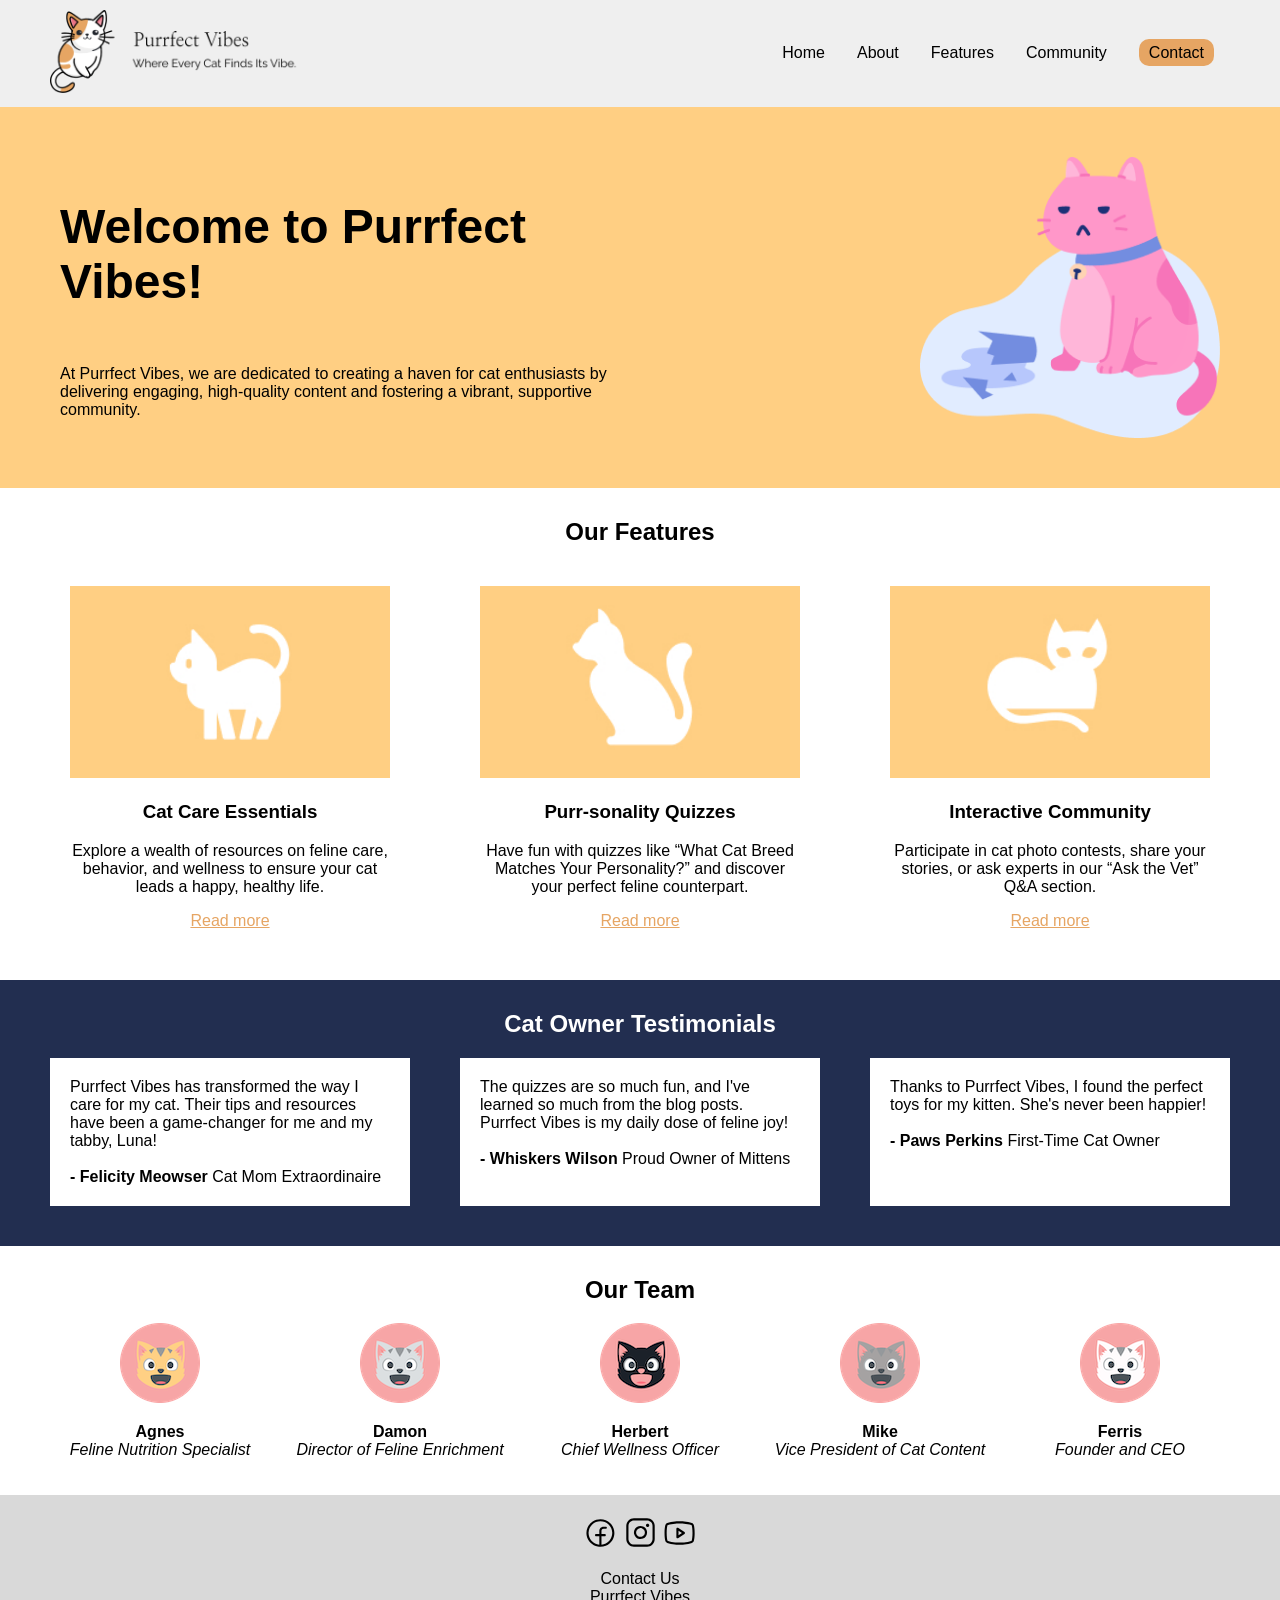
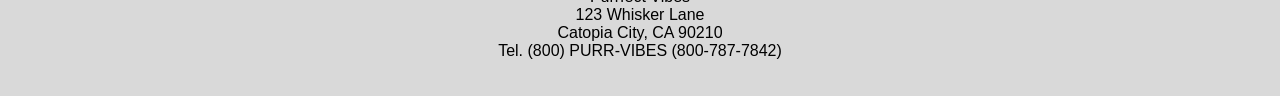
==== beginning/index.html @ 02bd6b86 "Initial files" ====
<!DOCTYPE html>
<html lang="en">
<head>
    <meta charset="utf-8">
    <meta name="viewport" content="width=device-width, initial-scale=1.0">
    <link rel="apple-touch-icon" sizes="180x180" href="images/favicons/apple-touch-icon.png">
    <link rel="icon" type="image/png" sizes="32x32" href="images/favicons/favicon-32x32.png">
    <link rel="icon" type="image/png" sizes="16x16" href="images/favicons/favicon-16x16.png">
    <link rel="manifest" href="images/favicons/site.webmanifest">
    <title>Welcome to Purrfect Vibes!</title>
    <link rel="stylesheet" href="css/styles.css">
</head>
<body>
    <header>
        <div class="container">
            <a href="index.html"><img src="images/logo.png" alt="logo"></a>
            <input type="checkbox" class="navToggler" id="navToggler">
            <nav>
                <ul>
                    <li><a href="index.html">Home</a></li>
                    <li><a href="about.html">About</a></li>
                    <li><a href="features.html">Features</a>
                        <ul class="sub-menu">
                            <li><a href="features.html#cat-care">Cat Care</a></li>
                            <li><a href="features.html#quizzes">Quizzes</a></li>
                            <li><a href="features.html#community">Community</a></li>
                        </ul>
                    </li>
                    <li><a href="community.html">Community</a></li>
                    <li><a href="contact.html" class="button">Contact</a></li>
                </ul>
            </nav>
            <label for="navToggler" class="navTogglerMenu" name="navToggler">
                <img src="images/menu.svg" class="menuOpen" alt="menu">
                <img src="images/x.svg" class="menuClose" alt="close">
            </label>
        </div>
    </header>
    <section class="hero">
        <div class="container">
            <div class="hero-text">
                <h1>Welcome to Purrfect Vibes!</h1>
                <p>At Purrfect Vibes, we are dedicated to creating a haven for cat enthusiasts by delivering engaging, high-quality content and fostering a vibrant, supportive community.</p>
            </div>
            <img src="images/hero-cat.png" alt="">
        </div>
    </section>
    <section class="features container">
        <h2>Our Features</h2>
        <div class="feature-container">
            <div class="feature-block">
                <img src="images/cat-care.jpg" alt="cat care">
                <h3>Cat Care Essentials</h3>
                <p>Explore a wealth of resources on feline care, behavior, and wellness to ensure your cat leads a happy, healthy life.</p>
                <a href="#">Read more</a>
            </div>
            <div class="feature-block">
                <img src="images/cat-quizzes.jpg" alt="cat quizzes">
                <h3>Purr-sonality Quizzes</h3>
                <p>Have fun with quizzes like “What Cat Breed Matches Your Personality?” and discover your perfect feline counterpart.</p>
                <a href="#">Read more</a>
            </div>
            <div class="feature-block">
                <img src="images/cat-community.jpg" alt="cat community">
                <h3>Interactive Community</h3>
                <p>Participate in cat photo contests, share your stories, or ask experts in our “Ask the Vet” Q&A section.</p>
                <a href="#">Read more</a>
            </div>
        </div>
    </section>
    <section class="testimonials">
        <div class="container">
            <h2>Cat Owner Testimonials</h2>
            <div class="testimonial-container">
                <div class="testimonial-block">
                    Purrfect Vibes has transformed the way I care for my cat. Their tips and resources have been a game-changer for me and my tabby, Luna!<br><br>
                    <strong>- Felicity Meowser</strong>
                    Cat Mom Extraordinaire
                </div>
                <div class="testimonial-block">
                    The quizzes are so much fun, and I've learned so much from the blog posts. Purrfect Vibes is my daily dose of feline joy!<br><br>
                    <strong>- Whiskers Wilson</strong>
                    Proud Owner of Mittens
                </div>
                <div class="testimonial-block">
                    Thanks to Purrfect Vibes, I found the perfect toys for my kitten. She's never been happier!<br><br>
                    <strong>- Paws Perkins</strong>
                    First-Time Cat Owner
                </div>
            </div>
        </div>
    </section>
    <section class="team container">
        <h2>Our Team</h2>
        <div class="team-container">
            <div class="team-block">
                <img src="images/head-agnes.png" alt="Agnes">
                <p><strong>Agnes</strong><br>
                    <em>Feline Nutrition Specialist</em></p>
            </div>
            <div class="team-block">
                <img src="images/head-damon.png" alt="Damon">
                <p><strong>Damon</strong><br>
                    <em>Director of Feline Enrichment</em></p>
            </div>
            <div class="team-block">
                <img src="images/head-herbert.png" alt="Herbert">
                <p><strong>Herbert</strong><br>
                    <em>Chief Wellness Officer</em></p>
            </div>
            <div class="team-block">
                <img src="images/head-mike.png" alt="Mike">
                <p><strong>Mike</strong><br>
                    <em>Vice President of Cat Content</em></p>
            </div>
            <div class="team-block">
                <img src="images/head-ferris.png" alt="Ferris">
                <p><strong>Ferris</strong><br>
                    <em>Founder and CEO</em></p>
            </div>
        </div>
    </section>
    <footer>
        <div>
            <a href="#"><img src="images/facebook.svg" alt="Facebook"></a>
            <a href="#"><img src="images/instagram.svg" alt="Instagram"></a>
            <a href="#"><img src="images/youtube.svg" alt="Youtube"></a>
        </div>
        <p>
            Contact Us<br>
            Purrfect Vibes<br>
            123 Whisker Lane<br>
            Catopia City, CA 90210<br>
            Tel. (800) PURR-VIBES (800-787-7842)<br>
        </p>
    </footer>
</body>
</html>
---- beginning/css/styles.css ----
* {
    box-sizing: border-box;
}
body, textarea {
    font-size: 16px;
    font-family: Arial, Helvetica, sans-serif;
    margin: 0;
}
h1 {
    font-size: 3rem;
}
.container {
    max-width: 1200px;
    margin: auto;
    padding: 10px;
}
a {
    color: #e6a563;
}
a:hover {
    opacity: 0.8;
}
h2 {
    text-align: center;
}
img {
    width: 100%;
}
/**Header**/
header {
    background-color: #efefef;
}
header a {
    text-decoration: none;
    color: #000
}
header a:hover {
    color: #e6a563;
}
header .container {
    padding: 10px;
    display: flex;
    align-items: center;
    justify-content: flex-end;
}
header .container > a:first-child {
    width: 250px;
    margin-right: auto;

}
header ul {
    list-style-type: none;
    display: flex;
    align-items: center;
    margin: 0;
}
.button {
    background-color: #e6a563;
    border-radius: 10px;
    padding: 5px 10px;
}
.button:hover {
    background-color: #fff;
}
nav li {
    margin: 0 1em;
    position: relative;
    padding-bottom: 20px;
    padding-top: 20px;
}
.sub-menu {
    position: absolute;
    left: 0;
    flex-direction: column;
    margin-top: 20px;
    gap: 20px;
    background-color: #fff;
    border: 1px solid #efefef;
    border-radius: 20px;
    padding: 10px 20px 20px 10px;
    align-items: flex-start;
    display: none;
}
.sub-menu li {
    padding: 0;
}
nav li:hover > .sub-menu,
nav li > .sub-menu:hover  {
    display: flex;
}
.navTogglerMenu, .navToggler {
    display: none;
}
/**Home Page**/
body.home {
    background-color: #efefef;
}
.hero {
    background-color: #FFCF83;
}
.hero .container {
    display: flex;
    justify-content: space-between;
    padding: 50px 20px;
}
.hero img {
    width: 300px;
}
.hero .hero-text {
    display: flex;
    flex-direction: column;
    justify-content: center;
    width: 50%;
}
.feature-container {
    display: flex;
    justify-content: center;
    gap: 50px;
    padding-bottom: 20px;
}
.feature-block {
    text-align: center;
    background-color: #fff;
    padding: 20px;
    flex: auto;
    width: 32%;
}
.testimonials {
    background-color: #222e50;
    padding-bottom: 30px;
}
.testimonials h2 {
    color: #fff;
    text-align: center;
}
.testimonial-container {
    display: flex;
    gap: 50px;
}
.testimonial-block {
    background-color: #fff;
    padding: 20px;
    flex: auto;
    width: 33%;
}
.team {
    padding-bottom: 20px;
}
.team img {
    width: 80px;
}
.team-container {
    display: flex;
    justify-content: space-between;
    gap: 20px;
}
.team-block {
    text-align: center;
    width: 25%;
}
/**About Page**/
.about .container {
    max-width: 900px;
}
.about-block {
    display: flex;
    gap: 20px;
    align-items: center;
}
.about-block img {
    width: 80px;
    height: 80px;
}
/**Community Page**/
.community {
    display: grid;
    gap: 20px;
    grid-template-columns: repeat(3, 1fr);
    margin-bottom: 30px;
    max-width: 1000px;
}
.event-block {
    border: 1px solid #efefef;
    box-shadow: 10px 10px 10px #efefef;
    text-align: center;;
}
.event-block img {
    width: 100%;
}
.event-block h3, .event-block p {
    padding: 0 20px;
}
.event-block.featured {
    grid-column: span 3;
    display: grid;
    grid-template-areas: 
    "image title"
    "image text";
    grid-template-columns: 1fr 1fr;
    grid-template-rows: auto 1fr;
    grid-column-gap: 20px;
}
.event-block.featured img {
    grid-area: image;
}
.event-block.featured h3 {
    grid-area: title;
    text-align: left;
}
.event-block.featured p {
    grid-area: text;
    text-align: left;
}
.event-block span {
    font-style: italic;
    color: #787878;
    font-size: 0.9em;;
}
.event-block p {
    padding-bottom: 20px;
}
/**Feature Page**/
.feature-page-block {
    border: 1px solid #efefef;
    padding: 20px;
    border-radius: 20px;
}
.feature-page-block h3 {
    text-align: center;
}
.feature-page-block img {
    height: 200px;
    object-fit: cover;
}
/**Contact**/
.contact-container {
    display: flex;
    gap: 20px;
    margin-bottom: 50px;
}
.contact-container address {
    width: 30%;
}
.contact-container .form-container {
    width: 70%;
    max-width: 600px;
}
form {
    display: grid;
    grid-template-columns: repeat(2, 1fr); /* Two columns of equal width */
    gap: 1rem;
}
.form-group {
    display: flex;
    flex-direction: column;
}
.full-width {
    grid-column: span 2; 
}
input[type="email"],input[type="text"],input[type="tel"],textarea, select {
    width:100%;
    height:38px;
    padding:6px 10px;
    background-color:#fff;
    border:1px solid #D1D1D1;
    border-radius:4px;
    box-shadow:none;
    box-sizing:border-box;
}
textarea {
    min-height:65px;
    padding-top:6px;
    padding-bottom:6px;
}
form label {
    font-weight:600;
    margin-bottom: 10px;
}
form input[type="checkbox"], form input[type="radio"] {
    display:inline;
}
form .inline-checkbox label {
    font-weight: 400;
}
input[type="submit"] {
	padding: 0 30px;
	font-size: 11px;
	font-weight: 600;
	line-height: 38px;
	letter-spacing: .1rem;
	text-transform: uppercase;
	background-color: transparent;
	border-radius: 4px;
	border: 1px solid #bbb;
	cursor: pointer;
 }
input[type="submit"]:hover, input[type="submit"]:focus {
    color:#333;
    border-color:#888;
    outline:0;
}
input[type="text"]:required, input[type="tel"]:required, input[type="email"]:required {
    border-color:red;
}
input[type="text"]:valid, input[type="tel"]:valid, input[type="email"]:valid {
    border-color:green;
}
/**Footer**/
footer {
    text-align: center;
    background-color: #D9D9D9;
    padding: 20px;
}
footer img {
    width: 35px;
}

/**Tablet Styles**/
@media only screen and (max-width: 1040px) {
    .community {
        grid-template-columns: repeat(2, 1fr);
    }
    .event-block.featured {
        grid-column: span 2;
    }
    .features-page .feature-container {
        flex-wrap: wrap;
        gap: 10px;
    }
    .features-page .feature-page-block {
        width: 40%;
    }
}

/**Mobile Styles**/
@media only screen and (max-width: 767px) {
    header .container {
        flex-wrap: wrap;
        position: relative;
    }
    header img {
        width: 200px;
    }
    header nav {
        position: absolute;
        width: 100%;
        top: 90px;
        left: 0;
        display: none;
    }
    header nav ul {
        flex-direction: column;
        align-items: center;
        justify-content: center;
        width: 100vw;
        background-color: #efefef;
        padding: 0;
        border-top: 1px solid #fff;
    }
    header nav li {
        width: 100%;
        text-align: center;
        border-bottom: 1px solid #fff;
        padding: 0;
        margin: 0;
    }
    header a {
        display: inline-block;
        width: 100%;
        padding: 10px 0;
    }
    header nav li:last-child {
        border-bottom: none;
        padding: 0;
    }
    header .button {
        width: 100%;
        border-radius: 0;
        display: block;
        padding: 10px;
    }
    .navToggler, .navTogglerMenu {
        display: block;
    }
    .navTogglerMenu img {
        width: 25px;
    }
    .navToggler:checked ~ nav {
        display: block;
    }
    .navToggler, .menuClose, .navToggler:checked ~ .navTogglerMenu .menuOpen {
        display: none;
    }
    .navToggler:checked ~ .navTogglerMenu .menuClose {
        display: block;
    }
    .sub-menu {
        display: flex;
        position: relative;
        border-radius: 0;
        gap: 20px;
        padding: 10px;
    }
    .hero .container {
        display: block;
        text-align: center;
    }
    .hero .hero-text {
        width: 100%;
        margin-bottom: 30px;
    }
    .feature-container {
        flex-direction: column;
        gap: 20px;
    }
    .feature-block {
        width: 100%;
    }
    .testimonial-container {
        flex-direction: column;
        gap: 20px;
    }
    .testimonial-block {
        width: 100%;
    }
    .team-container {
        flex-wrap: wrap;
        justify-content: center;
    }
    .about {
        text-align: center;
    }
    .about-container {
        gap: 50px;
    }
    .about-block {
        flex-direction: column;
    }
    .community {
        grid-template-columns: repeat(1, 1fr);
    }
    .event-block.featured {
        grid-column: span 2;
    }
    .features-page .feature-container {
        display: block;
    }
    .features-page .feature-page-block {
        width: 100%;
    } 
    .community {
        display: flex;
        flex-direction: column;
    }
    .event-block.featured {
        display: flex;
        flex-direction: column;
    } 
    .contact {
        text-align: center;
    }
    .contact-container {
        flex-direction: column;
    }
    .contact-container address, .contact-container .form-container {
        width: 100%;
    }
    form {
        grid-template-columns: 1fr;
    }
    .full-width {
        grid-column: span 1;
    }
}
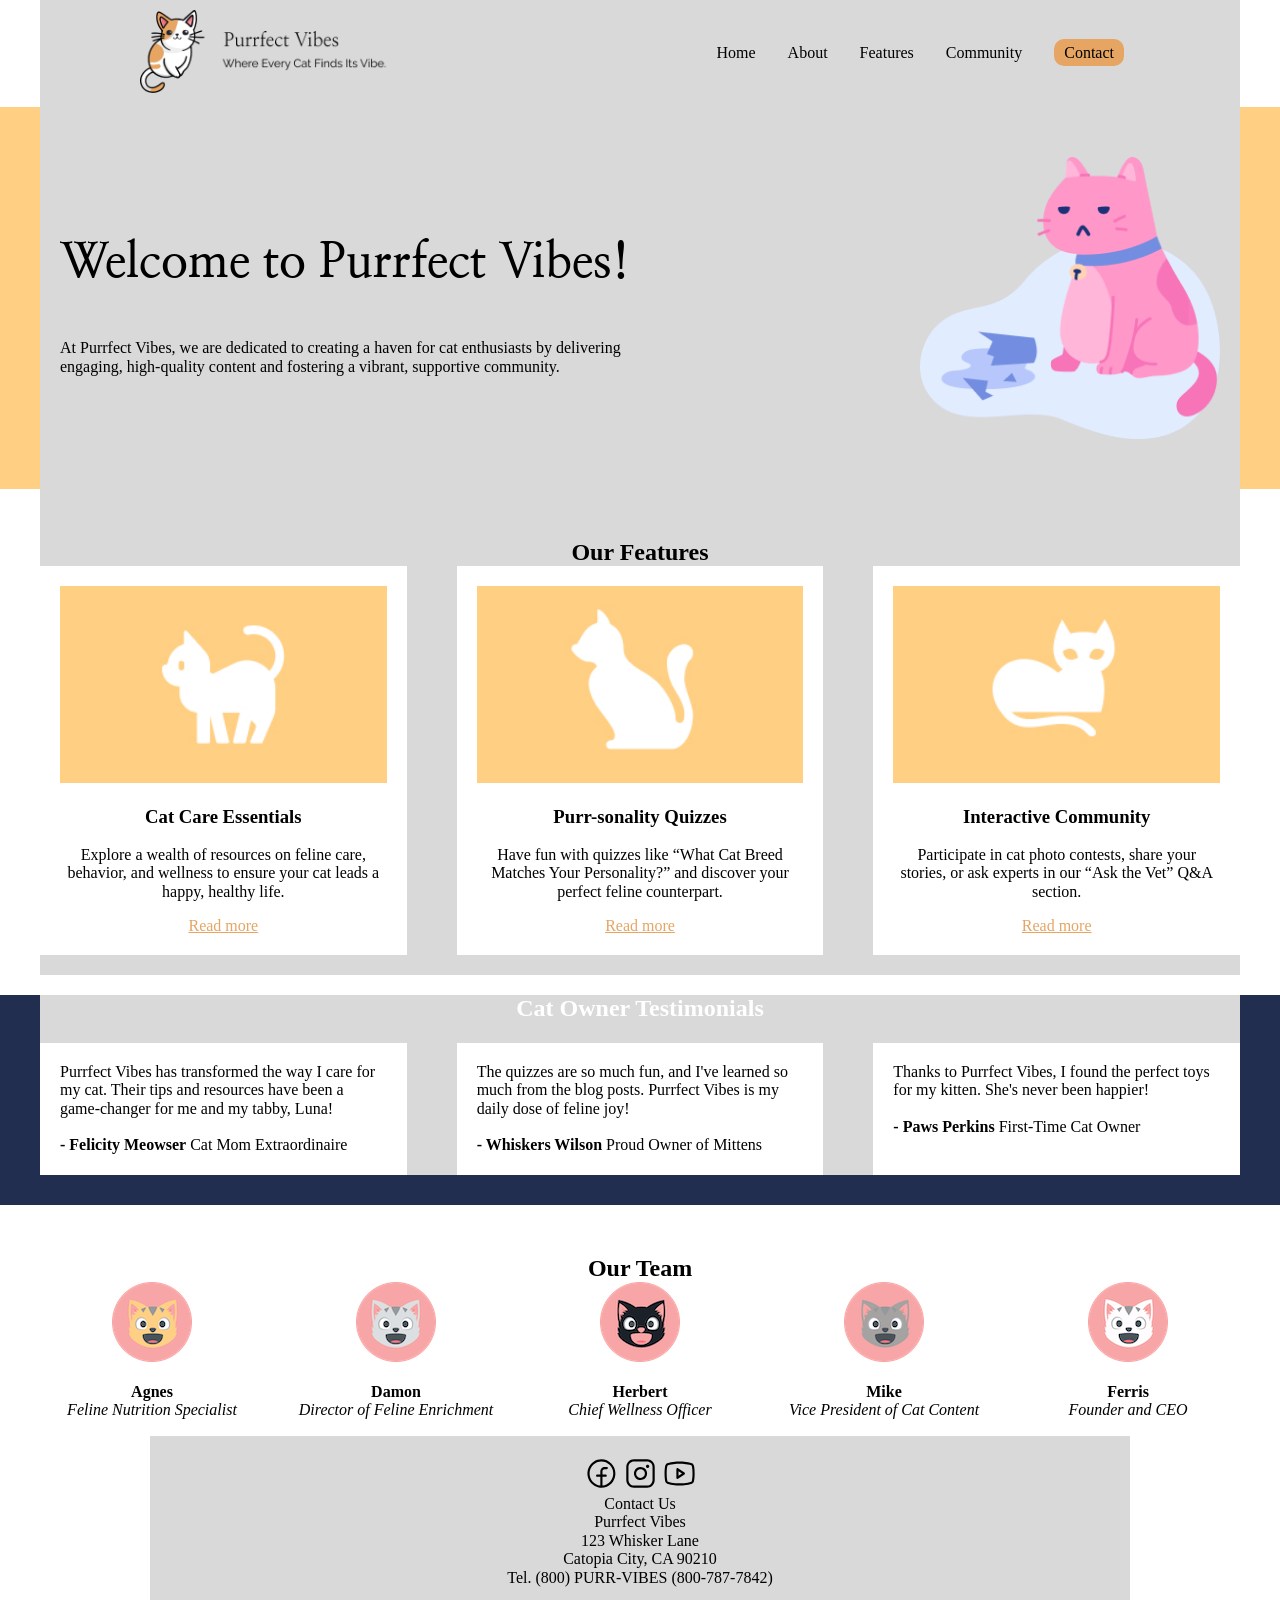
==== commit 04dcb782: "Completed About Page for desktop" ====
--- a/beginning/index.html
+++ b/beginning/index.html
@@ -8,7 +8,11 @@
     <link rel="icon" type="image/png" sizes="16x16" href="images/favicons/favicon-16x16.png">
     <link rel="manifest" href="images/favicons/site.webmanifest">
     <title>Welcome to Purrfect Vibes!</title>
+    <link rel="stylesheet" href="css/normalize.css">
     <link rel="stylesheet" href="css/styles.css">
+    <link rel="preconnect" href="https://fonts.googleapis.com">
+    <link rel="preconnect" href="https://fonts.gstatic.com" crossorigin>
+    <link href="https://fonts.googleapis.com/css2?family=Nanum+Myeongjo&display=swap" rel="stylesheet">
 </head>
 <body>
     <header>
--- a/beginning/css/styles.css
+++ b/beginning/css/styles.css
@@ -1,12 +1,27 @@
 * {
     box-sizing: border-box;
+}
+@font-face {
+    font-family: 'Raleway';
+    src: url('../Raleway-VariableFont_wght.ttf') format('ttf');
+    font-weight: normal;
+    font-style: normal;
+}
+.nanum-myeongjo-regular {
+  font-family: "Nanum Myeongjo", serif;
+  font-weight: 400;
+  font-style: normal;
 }
 body, textarea {
     font-size: 16px;
     font-family: Arial, Helvetica, sans-serif;
     margin: 0;
 }
+body {
+    font-family: 'Raleway', serif;
+}
 h1 {
+    font-family: 'Nanum Myeongjo';
     font-size: 3rem;
 }
 .container {
@@ -38,7 +53,7 @@
     color: #e6a563;
 }
 header .container {
-    padding: 10px;
+    padding: 10px 100px;
     display: flex;
     align-items: center;
     justify-content: flex-end;
@@ -159,17 +174,106 @@
     width: 25%;
 }
 /**About Page**/
-.about .container {
+/* .about .container {
     max-width: 900px;
+} */
+header {
+    background-color: white;
+}
+header p {
+    /* border: 5px dashed yellow; */
+    text-align: center;
+    background-color: darkblue;
+    color: white;
+    padding: 30px;
+    max-width: 1200px;
+    margin: auto;
+    font-size: 2em;
+}
+.container {
+    background-color: #D9D9D9;
+    padding: 0px;
+    /* max-width: 900px; */
+}
+.overview {
+    /* border: 5px solid blue; */
+    display: grid;
+    grid-template-areas: 
+        "overview1 video"
+        "overview2 video";
+    background-color: white;
+    padding: 20px 0px;
+}
+iframe {
+    grid-area: video;
+    margin-right: 100px;
+}
+h2 {
+    grid-area: overview1;
+    align-content: end;
+    text-align: start;
+    /* margin-right: 10px;
+    margin-left: 100px; */
+}
+.overview h2 {
+    text-align: start;
+    background-color: white;
+}
+.overview p {
+    grid-area: overview2;
+    text-align: start;
+    margin-right: 10px;
+    margin-left: 100px;
+}
+/* .container p {
+    text-align: start;
+    margin: 10px 100px;
+} */
+.about-container {
+    /* border: 5px dashed black; */
+    display: grid;
+    grid-template-columns: repeat(5, 1fr);
+    background-color: #D9D9D9;
+    padding: 20px 60px;
+}
+section.container h2 {
+    /* border: 5px solid chartreuse; */
+    text-align: center;
+    margin: 0 auto;
+    background-color: #D9D9D9;
+    padding-top: 50px;
+}
+.container .overview h2 {
+    /* border: 5px solid purple; */
+    background-color: white;
+    margin-left: 100px;
 }
 .about-block {
     display: flex;
+    flex-direction: column;
     gap: 20px;
     align-items: center;
+    height: 140px;
+    overflow-block: clip;
 }
 .about-block img {
     width: 80px;
     height: 80px;
+}
+.about-text p {
+    text-align: center;
+    margin: 0 auto;
+}
+section:last-of-type, section:last-of-type h2 {
+    background-color: white;
+}
+footer {
+    /* border: 5px solid red; */
+    margin: 0 150px;
+}
+footer p {
+    margin: 0 auto;
+    text-align: center;
 }
 /**Community Page**/
 .community {
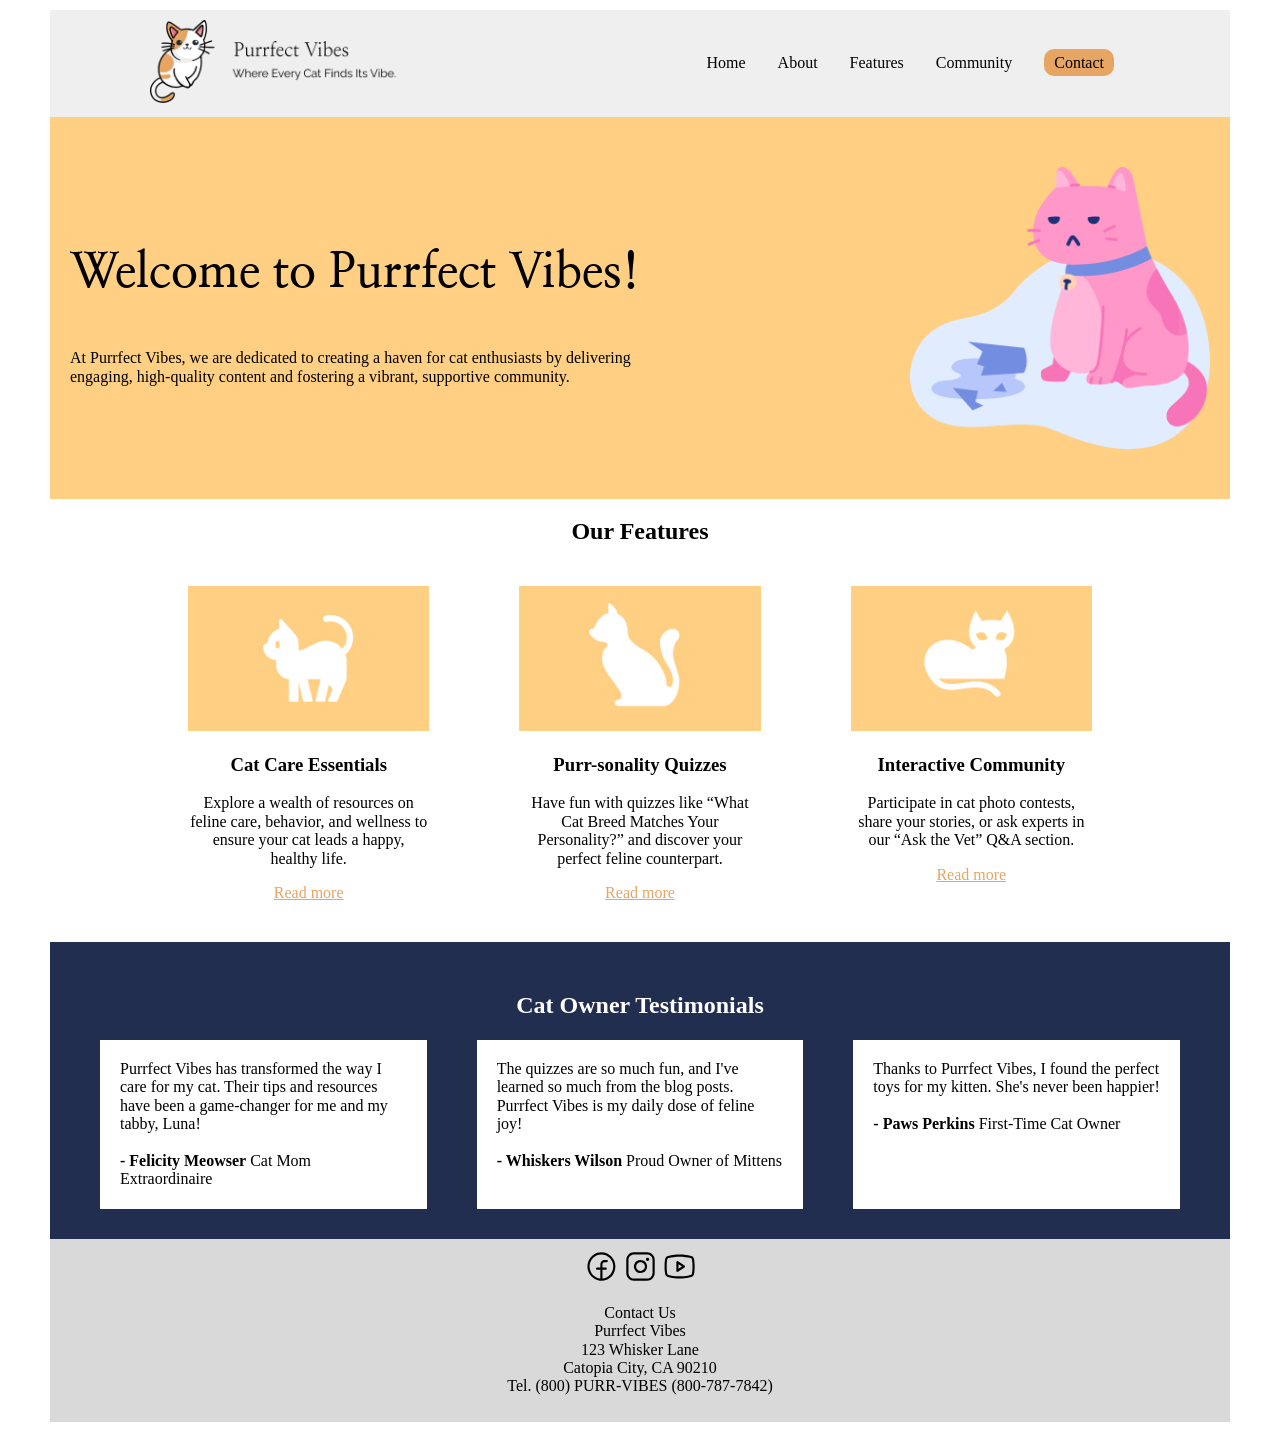
==== commit 398f355f: "Completed." ====
--- a/beginning/index.html
+++ b/beginning/index.html
@@ -94,36 +94,6 @@
             </div>
         </div>
     </section>
-    <section class="team container">
-        <h2>Our Team</h2>
-        <div class="team-container">
-            <div class="team-block">
-                <img src="images/head-agnes.png" alt="Agnes">
-                <p><strong>Agnes</strong><br>
-                    <em>Feline Nutrition Specialist</em></p>
-            </div>
-            <div class="team-block">
-                <img src="images/head-damon.png" alt="Damon">
-                <p><strong>Damon</strong><br>
-                    <em>Director of Feline Enrichment</em></p>
-            </div>
-            <div class="team-block">
-                <img src="images/head-herbert.png" alt="Herbert">
-                <p><strong>Herbert</strong><br>
-                    <em>Chief Wellness Officer</em></p>
-            </div>
-            <div class="team-block">
-                <img src="images/head-mike.png" alt="Mike">
-                <p><strong>Mike</strong><br>
-                    <em>Vice President of Cat Content</em></p>
-            </div>
-            <div class="team-block">
-                <img src="images/head-ferris.png" alt="Ferris">
-                <p><strong>Ferris</strong><br>
-                    <em>Founder and CEO</em></p>
-            </div>
-        </div>
-    </section>
     <footer>
         <div>
             <a href="#"><img src="images/facebook.svg" alt="Facebook"></a>
--- a/beginning/css/styles.css
+++ b/beginning/css/styles.css
@@ -1,16 +1,49 @@
+/*********************************
+        TOC
+        ----------------------
+        Global Styles
+        Header
+        Home Page
+        About Page
+        Community Page
+        Feature Page
+        Contact Page
+        Footer
+        Tablet Styles
+        Mobile Styles
+*********************************/
+/*********************************
+
+    Variables
+
+*********************************/
+:root {
+    --bg-color: white; 
+}
+/*********************************
+
+    Global Styles
+
+*********************************/
 * {
     box-sizing: border-box;
 }
 @font-face {
-    font-family: 'Raleway';
-    src: url('../Raleway-VariableFont_wght.ttf') format('ttf');
+    font-family: "Raleway";
+    src: url("../Raleway-VariableFont_wght.ttf") format("ttf");
     font-weight: normal;
     font-style: normal;
 }
+@font-face {
+    font-family: "cat-paw";
+    src: url("../paw-solid-full.svg") format("svg");
+    font-weight: normal;
+    font-style: normal;
+}
 .nanum-myeongjo-regular {
-  font-family: "Nanum Myeongjo", serif;
-  font-weight: 400;
-  font-style: normal;
+    font-family: "Nanum Myeongjo", serif;
+    font-weight: 400;
+    font-style: normal;
 }
 body, textarea {
     font-size: 16px;
@@ -19,31 +52,45 @@
 }
 body {
     font-family: 'Raleway', serif;
+    max-width: 1200px;
+    margin: auto;
+    padding: 10px;
 }
 h1 {
     font-family: 'Nanum Myeongjo';
     font-size: 3rem;
 }
-.container {
+a {
+    color: #e6a563;
+}
+a:hover {
+    opacity: 0.8;
+}
+h2 {
+    text-align: center;
+}
+img {
+    width: 100%;
+}
+/*********************************
+
+        Header
+
+*********************************/
+header {
+    max-width: 1300px;
+    width: 100%;
+    background-color: #efefef;
+}
+header h2 {
+    text-align: center;
+    background-color: darkblue;
+    color: white;
+    padding: 30px;
     max-width: 1200px;
     margin: auto;
-    padding: 10px;
-}
-a {
-    color: #e6a563;
-}
-a:hover {
-    opacity: 0.8;
-}
-h2 {
-    text-align: center;
-}
-img {
-    width: 100%;
-}
-/**Header**/
-header {
-    background-color: #efefef;
+    margin-bottom: 30px;
+    font-size: 2em;
 }
 header a {
     text-decoration: none;
@@ -106,7 +153,14 @@
 .navTogglerMenu, .navToggler {
     display: none;
 }
-/**Home Page**/
+/*********************************
+
+        Home Page
+
+*********************************/
+.team.container {
+    display: none;
+}
 body.home {
     background-color: #efefef;
 }
@@ -142,7 +196,7 @@
 }
 .testimonials {
     background-color: #222e50;
-    padding-bottom: 30px;
+    padding: 30px 50px 30px 50px;
 }
 .testimonials h2 {
     color: #fff;
@@ -173,49 +227,30 @@
     text-align: center;
     width: 25%;
 }
-/**About Page**/
+/*********************************
+
+        About Page
+
+*********************************/
 /* .about .container {
     max-width: 900px;
 } */
-header {
-    background-color: white;
-}
-header p {
-    /* border: 5px dashed yellow; */
-    text-align: center;
-    background-color: darkblue;
-    color: white;
-    padding: 30px;
-    max-width: 1200px;
-    margin: auto;
-    font-size: 2em;
-}
-.container {
-    background-color: #D9D9D9;
-    padding: 0px;
-    /* max-width: 900px; */
-}
 .overview {
-    /* border: 5px solid blue; */
     display: grid;
     grid-template-areas: 
         "overview1 video"
         "overview2 video";
-    background-color: white;
     padding: 20px 0px;
-}
-iframe {
+    max-width: 80%;
+    margin: auto;
+}
+.overview iframe {
     grid-area: video;
     margin-right: 100px;
 }
-h2 {
+.overview h2 {
     grid-area: overview1;
     align-content: end;
-    text-align: start;
-    /* margin-right: 10px;
-    margin-left: 100px; */
-}
-.overview h2 {
     text-align: start;
     background-color: white;
 }
@@ -223,30 +258,15 @@
     grid-area: overview2;
     text-align: start;
     margin-right: 10px;
-    margin-left: 100px;
-}
-/* .container p {
-    text-align: start;
-    margin: 10px 100px;
-} */
+}
 .about-container {
-    /* border: 5px dashed black; */
     display: grid;
     grid-template-columns: repeat(5, 1fr);
     background-color: #D9D9D9;
     padding: 20px 60px;
 }
-section.container h2 {
-    /* border: 5px solid chartreuse; */
-    text-align: center;
-    margin: 0 auto;
-    background-color: #D9D9D9;
-    padding-top: 50px;
-}
-.container .overview h2 {
-    /* border: 5px solid purple; */
-    background-color: white;
-    margin-left: 100px;
+.about-container h2 {
+    grid-column: span 5;
 }
 .about-block {
     display: flex;
@@ -256,6 +276,50 @@
     height: 140px;
     overflow-block: clip;
 }
+/* .about-text {
+    max-width: 300px;
+    padding: 20px;
+
+} */
+ .about-block a {
+    color: black;
+    text-decoration: none;
+ }
+ .modal {
+    position: fixed;
+    display: none;
+    z-index: 1000;
+    left: 0;
+    top: 0;
+    width: 100%;
+    height: 100%;
+    overflow: auto;
+    background-color: rgba(0, 0, 0, 0.7);
+ }
+ .modal-content {
+    position: relative;
+    background-color: #fff;
+    width: 80%;
+    margin: 15% auto;
+    padding: 20px;
+    border: 1px solid #888;
+ }
+ .close-button {
+    color: #000;
+    position: absolute;
+    font-size: 28px;
+    top: 20px;
+    right: 20px;
+ }
+ .close-button:hover {
+    color: purple;
+ }
+ .modal:target {
+    display: block;
+ }
+ .about-text a:hover {
+    color: purple;
+ }
 .about-block img {
     width: 80px;
     height: 80px;
@@ -264,32 +328,27 @@
     text-align: center;
     margin: 0 auto;
 }
-section:last-of-type, section:last-of-type h2 {
-    background-color: white;
-}
-footer {
-    /* border: 5px solid red; */
-    margin: 0 150px;
-}
-footer p {
-    margin: 0 auto;
-    text-align: center;
-}
-/**Community Page**/
+.container.careers {
+    max-width: 80%;
+    margin: auto;
+}
+/*********************************
+
+        Community Page
+
+*********************************/
 .community {
     display: grid;
     gap: 20px;
     grid-template-columns: repeat(3, 1fr);
     margin-bottom: 30px;
-    max-width: 1000px;
+    max-width: 80%;
+    margin: auto;
 }
 .event-block {
     border: 1px solid #efefef;
     box-shadow: 10px 10px 10px #efefef;
     text-align: center;;
-}
-.event-block img {
-    width: 100%;
 }
 .event-block h3, .event-block p {
     padding: 0 20px;
@@ -323,7 +382,22 @@
 .event-block p {
     padding-bottom: 20px;
 }
-/**Feature Page**/
+/* .iframe {
+    border: 5px solid blue;
+    } */
+div iframe {
+    width: 90%;
+    margin: 0 5%;
+}
+/*********************************
+
+        Feature Page
+
+*********************************/
+.feature-container {
+    max-width: 80%;
+    margin: auto;
+}
 .feature-page-block {
     border: 1px solid #efefef;
     padding: 20px;
@@ -336,14 +410,71 @@
     height: 200px;
     object-fit: cover;
 }
-/**Contact**/
+/* 
+Add the Font Awesome icon to the <li>
+*/
+.feature-page-block ul {
+    list-style: none;
+}
+.feature-page-block ul li {
+    padding-left: 15px;
+}
+.icon::before {
+    display: inline-block;
+    text-rendering: auto;
+    -webkit-font-smoothing: antialiased;
+}
+.feature-page-block ul li::marker {
+    font: var(--fa-font-solid);
+    content: "\f1b0";
+}
+.faq {
+    max-width: 40%;
+    margin: 30px auto;
+    background-color: #efefef;
+}
+.faq h4 {
+    background-color: white;
+    text-align: center;
+    font-weight: normal;
+    padding: 30px;
+    display: block;
+    margin-block-end: 0;
+}
+details > summary {
+    list-style: none;
+    padding: 10px;
+    border: 1px solid lightgrey;
+}
+details > p {
+    margin: 1em;
+}
+/*********************************
+
+        Contact
+
+*********************************/
 .contact-container {
-    display: flex;
-    gap: 20px;
-    margin-bottom: 50px;
+    display: grid;
+    grid-template-columns: 1fr 1fr;
+    padding-bottom: 50px;
 }
 .contact-container address {
     width: 30%;
+}
+.contact-container > address {
+    order: 1;
+    margin-left: 30%;
+    margin-top: 25%;
+}
+.contact-container > iframe {
+    order: 3;
+    margin-left: 30%;
+    max-width: 65%;
+}
+.contact-container > div {
+    grid-row: span 2;
+    order: 2;
 }
 .contact-container .form-container {
     width: 70%;
@@ -354,6 +485,9 @@
     grid-template-columns: repeat(2, 1fr); /* Two columns of equal width */
     gap: 1rem;
 }
+.contact-container .form-container p {
+    padding: 0;
+}
 .form-group {
     display: flex;
     flex-direction: column;
@@ -361,7 +495,7 @@
 .full-width {
     grid-column: span 2; 
 }
-input[type="email"],input[type="text"],input[type="tel"],textarea, select {
+input[type="email"],input[type="text"],input[type="tel"],textarea, select[name="catcount"] {
     width:100%;
     height:38px;
     padding:6px 10px;
@@ -409,17 +543,25 @@
 input[type="text"]:valid, input[type="tel"]:valid, input[type="email"]:valid {
     border-color:green;
 }
-/**Footer**/
+/*********************************
+
+        Footer
+
+*********************************/
 footer {
     text-align: center;
     background-color: #D9D9D9;
-    padding: 20px;
+    padding: 10px;
 }
 footer img {
     width: 35px;
 }
 
-/**Tablet Styles**/
+/*********************************
+
+        Tablet Styles
+
+*********************************/
 @media only screen and (max-width: 1040px) {
     .community {
         grid-template-columns: repeat(2, 1fr);
@@ -436,11 +578,17 @@
     }
 }
 
-/**Mobile Styles**/
+/*********************************
+
+        Mobile Styles
+
+*********************************/
 @media only screen and (max-width: 767px) {
     header .container {
+        display: flex;
         flex-wrap: wrap;
         position: relative;
+        padding: 0;
     }
     header img {
         width: 200px;
@@ -535,10 +683,40 @@
         text-align: center;
     }
     .about-container {
-        gap: 50px;
+        display: grid;
+        grid-template: repeat(4, 1fr) / repeat(2, 1fr);
+        max-width: 100%;
+        margin: auto;
+        gap: 30px;
+    }
+    .about-container h2 {
+        grid-column: span 2;
+        align-self: self-end;
+    }
+    .overview {
+        display: flex;
+        flex-direction: column;
+        gap: 30px;
+        max-width: 100%;
+    }
+    iframe {
+        width: 100%;
+    }
+    .container .overview h2, .container .overview p {
+        margin: 0 auto;
+        text-align: center;
     }
     .about-block {
-        flex-direction: column;
+        gap: 10px;
+    }
+    .about-block:last-of-type {
+        grid-column: span 2;
+    }
+    .container.careers p {
+        text-align: center;
+    }
+    footer {
+        margin: 0;
     }
     .community {
         grid-template-columns: repeat(1, 1fr);
@@ -546,11 +724,19 @@
     .event-block.featured {
         grid-column: span 2;
     }
+    .feature-page-block {
+        border: 1px solid #efefef;
+        padding: 0px;
+        border-radius: 20px;
+    }
     .features-page .feature-container {
         display: block;
     }
     .features-page .feature-page-block {
         width: 100%;
+    }
+    .faq {
+        max-width: 100%;
     } 
     .community {
         display: flex;
@@ -564,10 +750,21 @@
         text-align: center;
     }
     .contact-container {
+        display: flex;
         flex-direction: column;
     }
     .contact-container address, .contact-container .form-container {
         width: 100%;
+    }
+    .contact-container > address {
+        order: -1;
+        margin: 30px auto;
+    }
+    .contact-container > iframe {
+        order: 0;
+        max-width: 100%;
+        width: 100%;
+        margin: auto;
     }
     form {
         grid-template-columns: 1fr;
